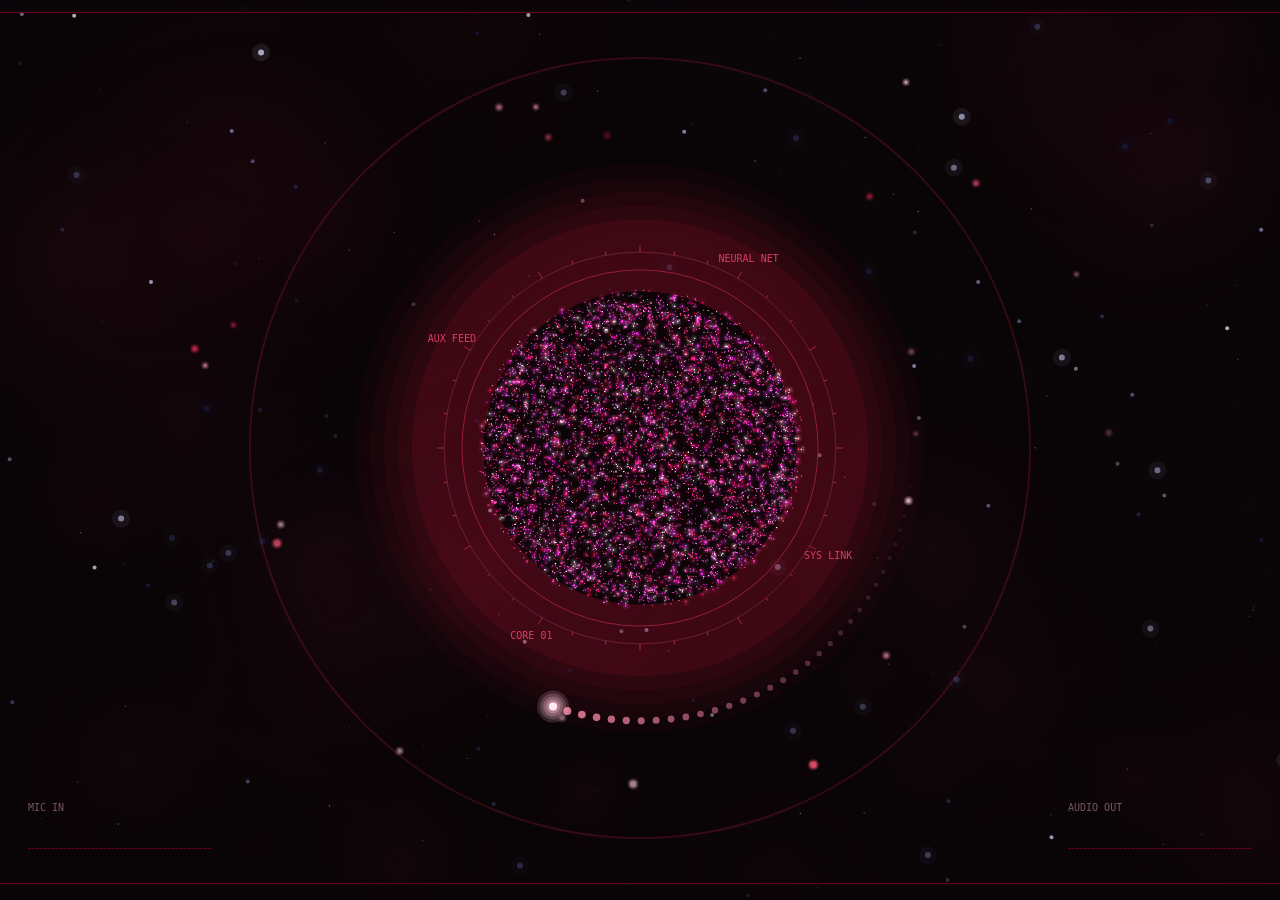
==== faces/radial/index.html @ a21ef505 "Show compaction on the face, stack plan usage above the context gauge A compaction pause looked iden" ====
<!DOCTYPE html>
<!--
ai-visualizer: give your AI agent a face.
Copyright (C) 2026 Jared Rhodenizer

This program is free software: you can redistribute it and/or modify
it under the terms of the GNU Affero General Public License as published
by the Free Software Foundation, either version 3 of the License, or
(at your option) any later version.

This program is distributed in the hope that it will be useful,
but WITHOUT ANY WARRANTY; without even the implied warranty of
MERCHANTABILITY or FITNESS FOR A PARTICULAR PURPOSE. See the
GNU Affero General Public License for more details.

You should have received a copy of the GNU Affero General Public License
along with this program. If not, see <https://www.gnu.org/licenses/>.

SPDX-License-Identifier: AGPL-3.0-or-later
-->
<html lang="en">
<head>
<meta charset="UTF-8">
<title>The Radial</title>
<style>
  *{margin:0;padding:0;box-sizing:border-box}
  html,body{width:100%;height:100%;background:#0a0507;overflow:hidden;cursor:none}
  canvas#stage{position:fixed;inset:0;width:100vw;height:100vh;display:block}
  .hud-panel{position:fixed;left:0;right:0;z-index:5;cursor:auto;
    font:12px/1.5 'SF Mono',Menlo,Consolas,monospace;
    color:rgb(255,190,205);background:rgba(10,5,7,.74);
    padding:8px 18px;overflow-y:auto}
  .hud-panel .line{white-space:pre-wrap;word-break:break-word;opacity:.92}
  #activity-panel{top:0;padding:6px 18px;font-size:11px;overflow:hidden;
    border-bottom:1px solid rgba(182,2,50,.5)}
  #activity-panel .line{color:rgb(255,150,90);white-space:nowrap;
    overflow:hidden;text-overflow:ellipsis}
  #activity-panel .t{color:rgb(255,205,150);opacity:.85}
  #transcript-panel{bottom:0;max-height:24vh;border-top:1px solid rgba(182,2,50,.5);
    display:flex;flex-direction:column}
  #transcript-panel .line{max-width:70%}
  #transcript-panel .you{color:rgb(255,215,222);text-align:left;margin-right:auto}
  #transcript-panel .janus{color:rgb(255,110,150);text-align:right;margin-left:auto}
  /* CONTEXT GAUGE -- sits on the right, just above the transcript.
     Its bottom is set from JS so it rides on top of the transcript
     panel however tall that grows. */
  #context-gauge{position:fixed;right:18px;z-index:6;cursor:auto;
    width:196px;padding:10px 12px 11px;border-radius:10px;
    font:11px/1.45 'SF Mono',Menlo,Consolas,monospace;
    color:rgb(255,190,205);
    background:linear-gradient(160deg,rgba(26,4,11,.96),rgba(9,4,6,.94));
    border:1px solid rgba(182,2,50,.55);
    box-shadow:0 0 22px rgba(182,2,50,.22),inset 0 0 18px rgba(182,2,50,.10);
    backdrop-filter:blur(3px);
    opacity:0;transform:translateY(6px);
    transition:opacity .5s ease,transform .5s ease}
  #context-gauge.on{opacity:1;transform:translateY(0)}
  #context-gauge .cg-head{display:flex;justify-content:space-between;
    align-items:baseline;letter-spacing:.14em;font-size:9px;
    color:rgba(255,150,175,.75);text-transform:uppercase}
  #context-gauge .cg-head b{font-weight:400;letter-spacing:.06em;
    color:rgba(255,120,155,.9)}
  #context-gauge .cg-arc{display:block;margin:2px auto 0}
  #context-gauge .cg-pct{font-size:21px;letter-spacing:.02em;
    fill:rgb(255,225,233)}
  #context-gauge .cg-pct-u{font-size:9px;fill:rgba(255,150,175,.8)}
  #context-gauge .cg-nums{display:flex;justify-content:space-between;
    font-size:10px;color:rgba(255,205,218,.85);margin-top:1px}
  #context-gauge .cg-nums .sep{color:rgba(182,2,50,.8)}
  #context-gauge .cg-bar{display:flex;height:4px;margin-top:7px;gap:1px;
    border-radius:3px;overflow:hidden;background:rgba(255,190,205,.10)}
  #context-gauge .cg-bar i{display:block;height:100%}
  #context-gauge .cg-legend{margin-top:6px;display:grid;gap:2px}
  #context-gauge .cg-legend div{display:flex;align-items:center;
    gap:5px;font-size:9px;color:rgba(255,200,214,.78)}
  #context-gauge .cg-legend s{width:6px;height:6px;border-radius:2px;
    flex:none;text-decoration:none}
  #context-gauge .cg-legend em{margin-left:auto;font-style:normal;
    color:rgba(255,225,233,.9)}
  /* PLAN USAGE -- the 5h and 7d windows. Lives directly ABOVE the context
     gauge in the same right-hand column (it used to be painted on the
     canvas bottom-left), so the three numbers that answer "how much room
     is left" read as one stack. Bottom is set from JS, same as the gauge. */
  #usage-gauge{position:fixed;right:18px;z-index:6;cursor:auto;
    width:196px;padding:8px 12px 9px;border-radius:10px;
    font:11px/1.45 'SF Mono',Menlo,Consolas,monospace;
    color:rgb(255,190,205);
    background:linear-gradient(160deg,rgba(26,4,11,.96),rgba(9,4,6,.94));
    border:1px solid rgba(182,2,50,.55);
    box-shadow:0 0 22px rgba(182,2,50,.22),inset 0 0 18px rgba(182,2,50,.10);
    backdrop-filter:blur(3px);
    opacity:0;transform:translateY(6px);
    transition:opacity .5s ease,transform .5s ease}
  #usage-gauge.on{opacity:1;transform:translateY(0)}
  #usage-gauge .ug-head{letter-spacing:.14em;font-size:9px;
    color:rgba(255,150,175,.75);text-transform:uppercase;margin-bottom:4px}
  #usage-gauge .ug-row{display:flex;align-items:center;gap:7px;
    font-size:10px;margin-top:3px}
  #usage-gauge .ug-row b{font-weight:400;color:rgba(255,150,175,.8);
    letter-spacing:.06em;width:18px;flex:none}
  #usage-gauge .ug-row .ug-track{flex:1;height:4px;border-radius:3px;
    background:rgba(255,190,205,.10);overflow:hidden}
  #usage-gauge .ug-row .ug-track i{display:block;height:100%;
    background:linear-gradient(90deg,#FF8AA6,#B60232)}
  #usage-gauge .ug-row.hot .ug-track i{background:rgb(255,110,90)}
  #usage-gauge .ug-row em{font-style:normal;color:rgba(255,225,233,.92);
    width:30px;text-align:right;flex:none}
  #usage-gauge .ug-row.hot em{color:rgb(255,130,110)}
  #usage-gauge .ug-reset{font-size:9px;color:rgba(255,200,214,.62);
    margin-left:25px}
  .hud-panel::-webkit-scrollbar{width:8px}
  .hud-panel::-webkit-scrollbar-thumb{background:rgba(182,2,50,.55);border-radius:4px}
</style>
</head>
<body>
<canvas id="stage"></canvas>
<div id="activity-panel" class="hud-panel"></div>
<div id="transcript-panel" class="hud-panel"></div>
<div id="usage-gauge"></div>
<div id="context-gauge"></div>
<script src="../../core.js"></script>
<script>
"use strict";
/* ============================================================
   THE RADIAL  ·  the starburst
   A full radial starburst of 80 spectrum bars around a living
   particle orb: thousands of green grains forming a ball that
   rotates, churns, and DETONATES from the core with every
   syllable. Around it: particles bursting off rising peaks, a
   connecting polygon web, concentric frequency rings, a pulse
   ring, a drifting star-and-nebula galaxy behind everything.

   idle       sonar ripples, a radar scanner arc, twinkling
              constellation stars — alive, never frozen
   listening / thinking
              an amber data-tick wheel + rotating HUD arcs
   speaking   the starburst erupts on the live waveform and the
              orb explodes from the inside, per syllable
   alert      red pulsing rings + vignette
   Keys: F = fullscreen.
   ============================================================ */

const Q=new URLSearchParams(location.search);
const SHOT=Q.get("shot");
AV.init({mic:true});
AV.ready(a=>{document.title=a.name+" Radial";});

const NUM_BARS=80;
const BG="#0a0507";
const BAR_COLORS=[[74,8,24],[120,10,36],[182,2,50],[224,40,80],[255,90,120],[255,170,180]];
const SMOOTHING=.3, GRAVITY=.92;
const SENSITIVITY=.55;
const MAX_PARTICLES=300, SPAWN_THRESHOLD=.6;
const ALERT_INNER=[255,30,20], ALERT_OUTER=[200,10,10];

const cv=document.getElementById("stage"), ctx=cv.getContext("2d");
let W=0,H=0;

/* ---------------- spectrum from the bus waveform ----------------
   The bus carries a 64-sample waveform snapshot. A tiny DFT turns it
   into 32 magnitude bins; the bars log-map across them so lows and
   highs land on different spokes, the way a real spectrum does. */
const mags=new Float32Array(32);
const barMax=new Float32Array(NUM_BARS).fill(1);
const bandMax=[1,1,1];
let bassE=0,midE=0,highE=0;
function spectrum(){
  const s=AV.rawSamples;
  if(!s){mags.fill(0);return}
  for(let k=1;k<=32;k++){
    let re=0,im=0;
    for(let n=0;n<64;n++){
      const a=6.2831853*k*n/64;
      const v=s[n]||0;
      re+=v*Math.cos(a);im-=v*Math.sin(a);
    }
    mags[k-1]=Math.hypot(re,im)/64;
  }
  const band=(a,b)=>{let m=0;for(let k=a;k<b;k++)m+=mags[k];return m/(b-a)};
  const vals=[band(0,5),band(5,15),band(15,32)];
  for(let i=0;i<3;i++){
    if(vals[i]>bandMax[i])bandMax[i]=vals[i];else bandMax[i]*=.999;
    const n=bandMax[i]>0?vals[i]/bandMax[i]:0;
    if(i===0)bassE=bassE*.7+n*.3;
    else if(i===1)midE=midE*.7+n*.3;
    else highE=highE*.7+n*.3;
  }
}
function barTargets(out){
  const logMax=Math.log(32);
  for(let i=0;i<NUM_BARS;i++){
    const k=Math.exp(i/(NUM_BARS-1)*logMax)-1;      // 0..31, log spaced
    const k0=Math.min(31,k|0), f=k-k0;
    let v=mags[k0]*(1-f)+mags[Math.min(31,k0+1)]*f;
    v*=1+(i/NUM_BARS)*4;                             // treble lift
    if(v>barMax[i])barMax[i]=v;else barMax[i]*=.999;
    out[i]=Math.min(1,(barMax[i]>0?v/barMax[i]:0)/SENSITIVITY);
  }
}

/* ---------------- the particle orb (the center piece) ----------------
   Thousands of grains forming a ball. Energy is internal pressure — it
   pushes grains outward FROM THE CENTER, hardest at the core, barely at
   the crust. Rising energy fires a blast transient that rebounds fast,
   so every syllable detonates. */
const ORB_N=6200;
const orb={};
function orbBuild(){
  const r32=(s=>{let a=s;return()=>{a|=0;a=a+0x6D2B79F5|0;
    let t=Math.imul(a^a>>>15,1|a);t=t+Math.imul(t^t>>>7,61|t)^t;
    return((t^t>>>14)>>>0)/4294967296}})(11);
  const gauss=()=>{let u=0,v=0;while(!u)u=r32();while(!v)v=r32();
    return Math.sqrt(-2*Math.log(u))*Math.cos(6.2831853*v)};
  orb.dirs=new Float32Array(ORB_N*3);
  orb.r0=new Float32Array(ORB_N);
  orb.cols=new Uint8Array(ORB_N*3);
  orb.twP=new Float32Array(ORB_N);
  orb.twS=new Float32Array(ORB_N);
  const nShell=ORB_N*.65|0;
  for(let i=0;i<ORB_N;i++){
    let dx=gauss(),dy=gauss(),dz=gauss();
    const l=Math.hypot(dx,dy,dz)||1;
    orb.dirs[i*3]=dx/l;orb.dirs[i*3+1]=dy/l;orb.dirs[i*3+2]=dz/l;
    orb.r0[i]=i<nShell?Math.pow(.82+r32()*.18,.7)
                      :Math.pow(r32(),1/3)*.85;
    orb.twP[i]=r32()*6.2832;
    orb.twS[i]=.12+r32()*.33;         // slow organic shimmer
    // randomized vivid crimsons: every grain its own hue
    if(r32()<.10){orb.cols[i*3]=255;orb.cols[i*3+1]=225;orb.cols[i*3+2]=235}
    else{
      const h=.93+r32()*.06, s2=.82+r32()*.18, v2=.92+r32()*.08;
      const f=(n)=>{const k=(n+h*6)%6;
        return v2-v2*s2*Math.max(0,Math.min(k,4-k,1))};
      orb.cols[i*3]=f(5)*255;orb.cols[i*3+1]=f(3)*255;orb.cols[i*3+2]=f(1)*255;
    }
  }
  orb.rot=0;orb.blast=0;orb.envPrev=0;orb.push=0;orb.t=0;
  orb.S=0;
}
function orbRender(size,energy,breath,dt){
  const want=Math.max(64,size|0);
  if(orb.S<want){
    orb.S=(want*1.55|0)>>1<<1;
    orb.canvas=document.createElement("canvas");
    orb.canvas.width=orb.canvas.height=orb.S;
    orb.g=orb.canvas.getContext("2d");
    orb.img=orb.g.createImageData(orb.S,orb.S);
    orb.touched=new Int32Array(orb.S*orb.S);
    orb.touchedN=0;
    orb.b4=document.createElement("canvas");
    orb.b4.width=orb.b4.height=orb.S>>2;
  }
  const t=orb.t+=dt/1000;
  orb.rot+=(0.24+1.2*energy)*dt/1000;
  const rising=energy-orb.envPrev;
  orb.envPrev=energy;
  if(rising>.03&&energy>.20)orb.blast=Math.min(1.25,orb.blast+rising*5);
  orb.blast=Math.max(0,orb.blast-dt/1000*3.2);
  const pushTarget=.5*energy+1.15*orb.blast;
  orb.push+=(pushTarget-orb.push)*Math.min(1,dt/45);
  const push=orb.push;
  const S=orb.S,c=S/2,R=(want/2)*.92;
  const cy_=Math.cos(orb.rot),sy=Math.sin(orb.rot);
  const wob=.18*Math.sin(t*.23);
  const cx_=Math.cos(wob),sx=Math.sin(wob);
  const d=orb.img.data;
  for(let k2=0;k2<orb.touchedN;k2++){
    const i=orb.touched[k2];
    d[i]=0;d[i+1]=0;d[i+2]=0;d[i+3]=0;
  }
  orb.touchedN=0;
  for(let i=0;i<ORB_N;i++){
    const r0=orb.r0[i];
    // radial displacement: core grains fly, crust holds (clamped bulge)
    const rd=Math.min(r0+push*Math.pow(1-r0,1.2)+.18*push,1.48);
    const x=orb.dirs[i*3]*rd,y=orb.dirs[i*3+1]*rd,z=orb.dirs[i*3+2]*rd;
    const x2=x*cy_+z*sy, z2=-x*sy+z*cy_;
    const y2=y*cx_-z2*sx, z3=y*sx+z2*cx_;
    const xf=c+x2*R, yf=c+y2*R*.97;
    const depth=.38+.62*(z3+1)/2;
    const tw=.80+.20*Math.sin(t*orb.twS[i]+orb.twP[i]);
    const coreFlash=1+orb.blast*2.2*(1-r0);       // the core flashes white-hot
    const bright=Math.min(depth*tw*coreFlash*(1.18+.85*energy+.20*breath),2.1)*3.5;
    const r=Math.min(255,orb.cols[i*3]*bright);
    const g=Math.min(255,orb.cols[i*3+1]*bright);
    const b=Math.min(255,orb.cols[i*3+2]*bright);
    // bilinear splat: each grain spreads over its 4 neighbor pixels by
    // its true sub-pixel position — motion is continuous, zero snapping
    const x0=xf|0,y0=yf|0;
    if(x0<0||x0>=S-1||y0<0||y0>=S-1)continue;
    const fx=xf-x0,fy=yf-y0;
    const w00=(1-fx)*(1-fy),w10=fx*(1-fy),w01=(1-fx)*fy,w11=fx*fy;
    for(const[xo,yo,wgt]of[[0,0,w00],[1,0,w10],[0,1,w01],[1,1,w11]]){
      const idx=((y0+yo)*S+(x0+xo))*4;
      if(d[idx+3]===0){orb.touched[orb.touchedN++]=idx;d[idx+3]=255}
      d[idx]=Math.min(255,d[idx]+r*wgt);
      d[idx+1]=Math.min(255,d[idx+1]+g*wgt);
      d[idx+2]=Math.min(255,d[idx+2]+b*wgt);
    }
  }
  orb.g.putImageData(orb.img,0,0);
  // bloom: one downscale tap added twice (the second dimmed)
  const g4=orb.b4.getContext("2d");
  g4.clearRect(0,0,orb.b4.width,orb.b4.height);
  g4.drawImage(orb.canvas,0,0,orb.b4.width,orb.b4.height);
  orb.g.globalCompositeOperation="lighter";
  orb.g.drawImage(orb.b4,0,0,S,S);
  orb.g.globalAlpha=.43;
  orb.g.drawImage(orb.b4,0,0,S,S);
  orb.g.globalAlpha=1;
  orb.g.globalCompositeOperation="source-over";
  return orb.canvas;
}

/* ---------------- particles ---------------- */
const particles=[];
function spawnParticles(x,y,angle,color,count){
  for(let i=0;i<count;i++){
    if(particles.length>=MAX_PARTICLES)return;
    const a=angle+(Math.random()-.5)*.6;
    const spd=(1.5+Math.random()*2.5)*(0.5+Math.random());
    particles.push({x,y,vx:Math.cos(a)*spd,vy:Math.sin(a)*spd,
      life:30+Math.random()*40|0,maxLife:0,color,
      size:1.5+Math.random()*2});
  }
}
function drawParticles(dt60){
  for(const p of particles){
    if(!p.maxLife)p.maxLife=p.life;
    p.x+=p.vx*dt60;p.y+=p.vy*dt60;
    p.vx*=Math.pow(.97,dt60);p.vy*=Math.pow(.97,dt60);
    p.life-=dt60;
    const k=Math.max(0,p.life/p.maxLife);
    const size=Math.max(1,p.size*k);
    ctx.globalAlpha=k;
    ctx.fillStyle=`rgb(${p.color[0]},${p.color[1]},${p.color[2]})`;
    ctx.beginPath();ctx.arc(p.x,p.y,size,0,6.29);ctx.fill();
    ctx.globalAlpha=k*.25;
    ctx.beginPath();ctx.arc(p.x,p.y,size*2,0,6.29);ctx.fill();
  }
  ctx.globalAlpha=1;
  for(let i=particles.length-1;i>=0;i--)
    if(particles[i].life<=0)particles.splice(i,1);
}

/* ---------------- galaxy backdrop ---------------- */
let nebula=null;
const stars=[];
function buildGalaxy(){
  nebula=document.createElement("canvas");
  nebula.width=W;nebula.height=H;
  const g=nebula.getContext("2d");
  const colors=[[62,10,24],[50,8,22],[34,10,20],[74,16,30],[30,6,14],[56,12,26]];
  for(let i=0;i<35;i++){
    const bx=Math.random()*W,by=Math.random()*H;
    const col=colors[Math.random()*colors.length|0];
    const maxR=80+Math.random()*200;
    const grd=g.createRadialGradient(bx,by,0,bx,by,maxR);
    grd.addColorStop(0,`rgba(${col[0]},${col[1]},${col[2]},.16)`);
    grd.addColorStop(1,"rgba(0,0,0,0)");
    g.fillStyle=grd;
    g.beginPath();g.arc(bx,by,maxR,0,6.29);g.fill();
  }
  stars.length=0;
  for(let i=0;i<300;i++){
    stars.push({x:Math.random()*(W+200),y:Math.random()*(H+200),
      b:40+Math.random()*160,
      size:[1,1,1,2,2,3][Math.random()*6|0],
      ts:.02+Math.random()*.06,tp:Math.random()*6.2832});
  }
}
let galX=0,galY=0;
function drawGalaxy(dt60){
  galX+=.15*dt60;galY+=.08*dt60;
  ctx.drawImage(nebula,0,0);
  for(const s of stars){
    s.tp+=s.ts*dt60;
    const tw=.6+.4*Math.sin(s.tp);
    const par=.5+s.size*.3;
    const x=((s.x-galX*par)%(W+200)+(W+200))%(W+200)-100;
    const y=((s.y-galY*par)%(H+200)+(H+200))%(H+200)-100;
    if(x<-10||x>W+10||y<-10||y>H+10)continue;
    const b=Math.max(20,Math.min(255,s.b*tw))|0;
    ctx.fillStyle=`rgb(${b},${b},${Math.min(255,b+25)})`;
    if(s.size<=1)ctx.fillRect(x,y,1,1);
    else{
      ctx.beginPath();ctx.arc(x,y,s.size,0,6.29);ctx.fill();
      if(s.size>=3){
        ctx.globalAlpha=.12;
        ctx.beginPath();ctx.arc(x,y,s.size*3,0,6.29);ctx.fill();
        ctx.globalAlpha=1;
      }
    }
  }
}

/* ---------------- idle + working ornaments ---------------- */
const ripples=[];let rippleCool=0;
function drawSonar(cxp,cyp,innerR,maxLen,dt60){
  if(--rippleCool<=0){
    ripples.push([innerR*1.15,110]);
    rippleCool=150+Math.random()*90|0;
  }
  const maxR=innerR+maxLen;
  for(const rp of ripples){
    rp[0]+=1.6*dt60;rp[1]-=.55*dt60;
    if(rp[1]>0&&rp[0]<maxR*1.1){
      ctx.strokeStyle=`rgba(224,40,80,${rp[1]/255})`;
      ctx.lineWidth=2;
      ctx.beginPath();ctx.arc(cxp,cyp,rp[0],0,6.29);ctx.stroke();
    }
  }
  for(let i=ripples.length-1;i>=0;i--)
    if(ripples[i][1]<=0||ripples[i][0]>=maxR*1.1)ripples.splice(i,1);
}

let scanA=0;
function drawScanner(cxp,cyp,innerR,fade,dt60){
  scanA+=(2*Math.PI/(60*6))*dt60;
  if(fade<.01)return;
  const radius=innerR*1.45;
  const span=Math.PI*.75, segs=44;
  for(let i=0;i<segs;i++){
    const t=i/(segs-1);
    const a=scanA-span*(1-t);
    const alpha=t*t*fade*.86;
    if(alpha<=0)continue;
    ctx.fillStyle=`rgba(255,140,170,${alpha})`;
    ctx.beginPath();
    ctx.arc(cxp+Math.cos(a)*radius,cyp+Math.sin(a)*radius,
            Math.max(1,1+t*3),0,6.29);
    ctx.fill();
  }
  const hx=cxp+Math.cos(scanA)*radius, hy=cyp+Math.sin(scanA)*radius;
  for(let i=4;i>0;i--){
    ctx.fillStyle=`rgba(255,190,210,${fade/(i+2)})`;
    ctx.beginPath();ctx.arc(hx,hy,4+i*3,0,6.29);ctx.fill();
  }
  ctx.fillStyle=`rgba(255,235,240,${fade})`;
  ctx.beginPath();ctx.arc(hx,hy,4,0,6.29);ctx.fill();
}

const constel=[];
function buildConstellation(){
  constel.length=0;
  const cols=[[255,150,180],[255,205,220],[224,40,80],[255,90,120]];
  for(let i=0;i<22;i++){
    constel.push({angle:Math.random()*6.2832,rf:1.45+Math.random()*1.1,
      drift:(Math.random()-.5)*.0024,
      size:[1,1,2,2,2,3][Math.random()*6|0],
      ba:90+Math.random()*110|0,
      ts:.015+Math.random()*.03,tp:Math.random()*6.2832,
      color:cols[Math.random()*cols.length|0]});
  }
}
function drawConstellation(cxp,cyp,innerR,fade,dt60){
  for(const s of constel){s.angle+=s.drift*dt60;s.tp+=s.ts*dt60}
  if(fade<.01)return;
  for(const s of constel){
    const r=innerR*s.rf;
    const x=cxp+Math.cos(s.angle)*r, y=cyp+Math.sin(s.angle)*r;
    const pulse=.35+.65*(.5+.5*Math.sin(s.tp));
    const a=s.ba*pulse*fade/255;
    if(a<=0)continue;
    const[cr,cg,cb]=s.color;
    for(let i=3;i>0;i--){
      ctx.fillStyle=`rgba(${cr},${cg},${cb},${a/(i+1)})`;
      ctx.beginPath();ctx.arc(x,y,s.size+i,0,6.29);ctx.fill();
    }
    ctx.fillStyle=`rgba(${cr},${cg},${cb},${a})`;
    ctx.beginPath();ctx.arc(x,y,s.size,0,6.29);ctx.fill();
  }
}

let hudPhase=0;
function drawTicks(cxp,cyp,innerR,fade,dt60){
  hudPhase+=.08*dt60;
  if(fade<.01)return;
  const ringR=innerR*1.25, num=48, rotation=hudPhase*.35;
  const baseLen=innerR*.10;
  ctx.strokeStyle=`rgba(255,180,60,${.86*fade})`;
  ctx.lineWidth=2;
  for(let i=0;i<num;i++){
    const a=(i/num)*6.2832+rotation;
    const wob=Math.sin(hudPhase*1.4+i*.7);
    const len=baseLen*(.55+.45*(wob*.5+.5));
    const r1=ringR-len*.5,r2=ringR+len*.5;
    ctx.beginPath();
    ctx.moveTo(cxp+Math.cos(a)*r1,cyp+Math.sin(a)*r1);
    ctx.lineTo(cxp+Math.cos(a)*r2,cyp+Math.sin(a)*r2);
    ctx.stroke();
  }
}
function drawHudArcs(cxp,cyp,innerR,fade){
  if(fade<.01)return;
  const specs=[[1.18,1,Math.PI*1.1,[255,200,90]],
               [1.32,-.7,Math.PI*.9,[255,140,30]],
               [1.46,.5,Math.PI*1.25,[255,170,60]]];
  specs.forEach(([rf,spin,span,color],i)=>{
    const start=hudPhase*spin+i*1.1;
    const radius=innerR*rf, segs=32;
    for(let j=0;j<segs;j++){
      const t=j/(segs-1);
      const a=start+span*t;
      const alpha=.86*Math.sin(Math.PI*t)*fade;
      if(alpha<=0)continue;
      ctx.fillStyle=`rgba(${color[0]},${color[1]},${color[2]},${alpha})`;
      ctx.beginPath();
      ctx.arc(cxp+Math.cos(a)*radius,cyp+Math.sin(a)*radius,2,0,6.29);
      ctx.fill();
    }
  });
}

/* ---------------- bars + rings ---------------- */
const barH=new Float32Array(NUM_BARS);
const peakH=new Float32Array(NUM_BARS);
const prevH=new Float32Array(NUM_BARS);
const targets=new Float32Array(NUM_BARS);
let pulseR=0;
function colorFor(h){
  const idx=h*(BAR_COLORS.length-1);
  const lo=idx|0, hi=Math.min(lo+1,BAR_COLORS.length-1), f=idx-lo;
  return[BAR_COLORS[lo][0]+(BAR_COLORS[hi][0]-BAR_COLORS[lo][0])*f|0,
         BAR_COLORS[lo][1]+(BAR_COLORS[hi][1]-BAR_COLORS[lo][1])*f|0,
         BAR_COLORS[lo][2]+(BAR_COLORS[hi][2]-BAR_COLORS[lo][2])*f|0];
}
function drawRings(cxp,cyp,innerR,maxLen){
  const rings=[[bassE,innerR+maxLen*.25,[120,10,36]],
               [midE,innerR+maxLen*.50,[182,2,50]],
               [highE,innerR+maxLen*.75,[255,90,120]]];
  for(const[e,baseR,col]of rings){
    if(e<.05)continue;
    ctx.strokeStyle=`rgba(${col[0]},${col[1]},${col[2]},${Math.min(1,e*.7)})`;
    ctx.lineWidth=Math.max(1,e*4);
    ctx.beginPath();ctx.arc(cxp,cyp,baseR+e*15,0,6.29);ctx.stroke();
  }
}
function drawPulse(cxp,cyp,innerR){
  const overall=(bassE+midE+highE)/3;
  const target=innerR+overall*40;
  pulseR+=(target-pulseR)*.15;
  if(overall>.05){
    const alpha=Math.min(.78,overall*1.18);
    ctx.strokeStyle=`rgba(224,40,80,${alpha/3})`;
    ctx.lineWidth=6;
    ctx.beginPath();ctx.arc(cxp,cyp,pulseR+8,0,6.29);ctx.stroke();
    ctx.strokeStyle=`rgba(255,170,180,${alpha})`;
    ctx.lineWidth=2;
    ctx.beginPath();ctx.arc(cxp,cyp,pulseR,0,6.29);ctx.stroke();
  }
}

/* ---------------- alert ---------------- */
let alertPhase=0;
function drawAlert(cxp,cyp,innerR,dt60){
  alertPhase+=.08*dt60;
  const pulse=.65+.35*Math.sin(alertPhase);
  const[r1,g1,b1]=ALERT_INNER;
  ctx.strokeStyle=`rgba(${r1},${g1},${b1},${.78*pulse})`;
  ctx.lineWidth=4;
  ctx.beginPath();ctx.arc(cxp,cyp,innerR+12,0,6.29);ctx.stroke();
  ctx.strokeStyle=`rgba(${r1},${g1},${b1},${.39*pulse})`;
  ctx.lineWidth=3;
  ctx.beginPath();ctx.arc(cxp,cyp,innerR+20,0,6.29);ctx.stroke();
  const[r2,g2,b2]=ALERT_OUTER;
  ctx.strokeStyle=`rgba(${r2},${g2},${b2},${.47*pulse})`;
  ctx.lineWidth=2;
  ctx.beginPath();
  ctx.arc(cxp,cyp,innerR+50+20*Math.sin(alertPhase*.7),0,6.29);ctx.stroke();
  ctx.fillStyle=`rgba(${r1},${g1},${b1},${.1*pulse})`;
  ctx.fillRect(0,0,W,H);
}

/* ---------------- state fades + orb gate ---------------- */
let rotation=0, idleFade=0, workingFade=0, breathPhase=0;
let imgEnergy=0, orbEnergy=0, noiseFloor=.05, gateOpen=false, gateT0=null;
let orbFont=null;

function frame(dt){
  AV.tick(dt);
  const dt60=Math.min(3,dt/16.667);
  spectrum();
  barTargets(targets);

  ctx.fillStyle=BG;ctx.fillRect(0,0,W,H);
  drawGalaxy(dt60);

  for(let i=0;i<NUM_BARS;i++){
    if(targets[i]>barH[i])barH[i]=barH[i]*SMOOTHING+targets[i]*(1-SMOOTHING);
    else barH[i]*=Math.pow(GRAVITY,dt60);
    if(barH[i]>peakH[i])peakH[i]=barH[i];
    else peakH[i]*=Math.pow(.98,dt60);
  }

  const cxp=W>>1;
  const cyp=(activityPanel.offsetHeight+(H-transcriptPanel.offsetHeight))/2;
  const innerR=Math.min(cxp,cyp)*.42;
  const maxLen=Math.min(cxp,cyp)*.65;
  rotation+=.002*dt60;

  /* state-driven fades: speaking = both off (bars + halo own the motion),
     listening/thinking = working ornaments, idle = idle ornaments */
  const st=AV.state;
  let idleT=0,workT=0;
  if(st==="speaking"){idleT=0;workT=0}
  else if(st==="listening"||st==="thinking"){idleT=0;workT=1}
  else{idleT=1;workT=0}
  const ease=(cur,tg,up)=>cur+(tg-cur)*(tg>cur?up:.30)*dt60;
  idleFade=ease(idleFade,idleT,.08);
  workingFade=ease(workingFade,workT,.12);
  if(idleT>.5)drawSonar(cxp,cyp,innerR,maxLen,dt60);

  drawRings(cxp,cyp,innerR,maxLen);

  /* orb energy: smart gate learns the ambient floor so quiet hum can
     never vibrate the orb; speech opens it with hysteresis */
  let overall=(bassE+midE+highE)/3;
  overall=Math.sqrt(Math.max(0,overall));
  imgEnergy=imgEnergy*.55+overall*.45;
  if(gateT0===null)gateT0=performance.now();
  if(performance.now()-gateT0<3000)
    noiseFloor=Math.max(noiseFloor,Math.min(overall*.95,.20));
  else if(overall<noiseFloor)noiseFloor=overall;
  else noiseFloor=Math.min(noiseFloor*1.004+.0002,.35);
  const thOpen=noiseFloor*2.2+.05, thClose=noiseFloor*1.5+.03;
  gateOpen=gateOpen?overall>thClose:overall>thOpen;
  const boost=gateOpen?Math.min(1,(overall-thClose)*2.2):0;
  if(boost>orbEnergy)orbEnergy=boost;
  else orbEnergy=Math.max(0,orbEnergy-.045*dt60);

  breathPhase+=(2*Math.PI/(60*8))*dt60;
  const breath=.5+.5*Math.sin(breathPhase);

  const baseSize=innerR*1.9|0;
  const orbSurf=orbRender(baseSize,orbEnergy,breath,dt);

  // always-on breathing halo — faint, never off
  {
    const a=(20+40*breath)/255;
    const r=baseSize*.55+breath*18;
    for(let i=5;i>0;i--){
      ctx.fillStyle=`rgba(182,20,55,${a/(i+1)})`;
      ctx.beginPath();ctx.arc(cxp,cyp,r+i*14,0,6.29);ctx.fill();
    }
  }
  // audio halo — intensifies with the voice
  if(imgEnergy>.02){
    const a=Math.min(.78,imgEnergy*1.57);
    const r=baseSize*.6+imgEnergy*60;
    for(let i=6;i>0;i--){
      ctx.fillStyle=`rgba(182,20,55,${a/(i+1)})`;
      ctx.beginPath();ctx.arc(cxp,cyp,r+i*16,0,6.29);ctx.fill();
    }
  }

  // idle-only movement: radar scanner + twinkling constellation
  drawScanner(cxp,cyp,innerR,idleFade,dt60);
  drawConstellation(cxp,cyp,innerR,idleFade,dt60);
  // working-state movement: data-tick wheel + HUD arcs
  drawTicks(cxp,cyp,innerR,workingFade,dt60);
  drawHudArcs(cxp,cyp,innerR,workingFade);

  /* ---- the starburst ---- */
  const thickness=Math.max(3,5*Math.min(W,H)/1200|0);
  const tips=[];
  for(let i=0;i<NUM_BARS;i++){
    const angle=(i/NUM_BARS)*6.2832-Math.PI/2+rotation;
    const barLen=barH[i]*maxLen, peakLen=peakH[i]*maxLen;
    const ca=Math.cos(angle),sa=Math.sin(angle);
    const x1=cxp+ca*innerR, y1=cyp+sa*innerR;
    const x2=cxp+ca*(innerR+barLen), y2=cyp+sa*(innerR+barLen);
    tips.push([x2,y2]);
    if(barH[i]<.02)continue;
    const col=colorFor(barH[i]);
    ctx.strokeStyle=`rgb(${col[0]},${col[1]},${col[2]})`;
    ctx.lineWidth=thickness;
    ctx.beginPath();ctx.moveTo(x1,y1);ctx.lineTo(x2,y2);ctx.stroke();
    // glow pass
    ctx.strokeStyle=`rgba(${col[0]},${col[1]},${col[2]},.14)`;
    ctx.lineWidth=thickness*5;
    ctx.beginPath();ctx.moveTo(x1,y1);ctx.lineTo(x2,y2);ctx.stroke();
    // peak dot
    if(peakLen>barLen+4){
      ctx.fillStyle="rgb(255,170,180)";
      ctx.beginPath();
      ctx.arc(cxp+ca*(innerR+peakLen),cyp+sa*(innerR+peakLen),
              Math.max(2,thickness>>1),0,6.29);
      ctx.fill();
    }
    if(barH[i]>SPAWN_THRESHOLD&&barH[i]>prevH[i]+.05)
      spawnParticles(x2,y2,angle,col,1+(Math.random()*3|0));
  }
  prevH.set(barH);

  /* connecting polygon web */
  for(let i=0;i<tips.length;i++){
    const j=(i+1)%tips.length;
    const dx=(tips[i][0]+tips[j][0])/2-cxp, dy=(tips[i][1]+tips[j][1])/2-cyp;
    const nd=Math.min(1,(Math.hypot(dx,dy)-innerR)/maxLen);
    const col=colorFor(Math.max(0,nd));
    ctx.strokeStyle=`rgba(${col[0]},${col[1]},${col[2]},${(30+Math.max(0,nd)*80)/255})`;
    ctx.lineWidth=1;
    ctx.beginPath();ctx.moveTo(tips[i][0],tips[i][1]);
    ctx.lineTo(tips[j][0],tips[j][1]);ctx.stroke();
  }

  drawParticles(dt60);
  drawPulse(cxp,cyp,innerR);

  /* the orb in FRONT of everything starburst-related */
  {
    const S=orb.S;
    const half=S/2;
    ctx.fillStyle="rgb(12,4,6)";
    ctx.beginPath();ctx.arc(cxp,cyp,S*.44/1.55,0,6.29);ctx.fill();
    ctx.globalCompositeOperation="lighter";
    ctx.drawImage(orbSurf,cxp-half,cyp-half);
    ctx.globalCompositeOperation="source-over";
    const rRing=S*.50/1.55;                       // canvas is 1.55x the orb
    ctx.strokeStyle="rgb(150,30,60)";ctx.lineWidth=1;
    ctx.beginPath();ctx.arc(cxp,cyp,rRing,0,6.29);ctx.stroke();
    ctx.strokeStyle="rgb(107,30,55)";
    ctx.beginPath();ctx.arc(cxp,cyp,rRing*1.10,0,6.29);ctx.stroke();
    ctx.strokeStyle="rgb(165,40,70)";
    for(let i=0;i<36;i++){
      const a=i*10*Math.PI/180;
      const r1=rRing*1.10, r2=rRing*(i%3===0?1.14:1.12);
      ctx.beginPath();
      ctx.moveTo(cxp+Math.cos(a)*r1,cyp+Math.sin(a)*r1);
      ctx.lineTo(cxp+Math.cos(a)*r2,cyp+Math.sin(a)*r2);
      ctx.stroke();
    }
    if(!orbFont)orbFont="10px 'SF Mono',Menlo,Consolas,monospace";
    ctx.font=orbFont;ctx.fillStyle="rgb(220,60,100)";
    ctx.textAlign="center";ctx.textBaseline="middle";
    for(const[txt,ang]of[["NEURAL NET",-60],["SYS LINK",30],["CORE 01",120],["AUX FEED",210]]){
      const a=ang*Math.PI/180;
      ctx.fillText(txt,cxp+Math.cos(a)*rRing*1.22,cyp+Math.sin(a)*rRing*1.22);
    }
    ctx.textAlign="left";ctx.textBaseline="alphabetic";
  }

  drawMeters(AV.state,AV.env);

  if(AV.alert)drawAlert(cxp,cyp,innerR,dt60);
  if(AV.compacting)drawCompacting(cxp,cyp,innerR);
}

/* How much of the bottom edge the transcript panel is covering. Canvas
   chrome (the usage rows, the meters) is painted UNDER that panel's
   z-index, so anything drawn at H-16 is simply invisible behind it --
   the bug this measurement exists to fix. Mirrors cgPlace(), which
   solves the same problem for the context gauge. */
function chromeInset(){
  const p=document.getElementById("transcript-panel");
  return p?p.offsetHeight+10:0;
}

/* The mirror of chromeInset() for the top edge: how much of it the
   activity panel is covering, so canvas chrome can clear it. */
function topInset(){
  const p=document.getElementById("activity-panel");
  return p?p.offsetHeight:0;
}

/* MIC IN / AUDIO OUT bar meters, ported from the Neural face so the
   radial face also shows Mind's own voice while he talks -- AV.micLevel
   is live browser mic capture (AV.init mic:true), AV.env is Janus's
   output envelope. Re-themed crimson; Neural's amber/cyan would fight
   the palette. */
let micHist=[],outHist=[];
function drawMeters(state,env){
  const inset=chromeInset();
  const by=H-46-inset, n=46, bw=3, gap=4, h=22;
  micHist.push(state==="listening"?AV.micLevel:AV.micLevel*.25);
  micHist=micHist.slice(-n);
  outHist.push(env);outHist=outHist.slice(-n);
  ctx.save();
  ctx.font="10px 'SF Mono',Menlo,Consolas,monospace";
  ctx.textAlign="left";ctx.textBaseline="alphabetic";
  const live=state==="listening", out=state==="speaking";
  ctx.fillStyle=live?"rgb(255,150,175)":"rgba(255,190,205,.45)";
  ctx.fillText("MIC IN",28,by-16);
  for(let i=0;i<micHist.length;i++){
    const bh=Math.max(1,micHist[i]*h|0);
    ctx.fillStyle=live?"rgb(224,20,76)":"rgba(182,2,50,.5)";
    ctx.fillRect(28+i*gap,by+h-bh,bw,bh);
  }
  const ox=W-28-n*gap;
  ctx.fillStyle=out?"rgb(255,150,175)":"rgba(255,190,205,.45)";
  ctx.fillText("AUDIO OUT",ox,by-16);
  for(let i=0;i<outHist.length;i++){
    const bh=Math.max(1,outHist[i]*h|0);
    ctx.fillStyle=out?"rgb(255,90,120)":"rgba(182,2,50,.5)";
    ctx.fillRect(ox+i*gap,by+h-bh,bw,bh);
  }
  ctx.restore();
}

/* ---------------- compaction ----------------
   Runs while Claude Code folds the context window down (PreCompact hook
   -> .voice_compacting -> AV.compacting). Three rings collapse inward to
   the orb and a label pulses underneath: the whole point is that Mind can
   tell at a glance that the pause is compaction and not a hang. Purely
   time-driven, so it never needs state of its own. */
function drawCompacting(cx,cy,innerR){
  const t=performance.now()/1000;
  const outer=innerR*2.7, inner=innerR*0.55;
  ctx.save();
  for(let i=0;i<3;i++){
    const k=(t*0.55+i/3)%1;                 /* 0 outside -> 1 collapsed */
    const r=outer-(outer-inner)*k;
    const a=Math.sin(k*Math.PI)*0.7;         /* fade in and back out */
    ctx.beginPath();
    ctx.arc(cx,cy,r,0,Math.PI*2);
    ctx.strokeStyle=`rgba(255,120,155,${a.toFixed(3)})`;
    ctx.lineWidth=2;
    ctx.setLineDash([14,10]);
    ctx.lineDashOffset=-t*40;
    ctx.stroke();
  }
  ctx.setLineDash([]);
  /* a sweeping arc, so the collapse reads as work in progress */
  ctx.beginPath();
  ctx.arc(cx,cy,outer*0.92,t*2.2,t*2.2+0.9);
  ctx.strokeStyle="rgba(224,20,76,.85)";ctx.lineWidth=3;ctx.stroke();
  const pulse=0.55+0.45*Math.sin(t*3.4);
  ctx.font="12px 'SF Mono',Menlo,Consolas,monospace";
  ctx.textAlign="center";ctx.textBaseline="middle";
  ctx.fillStyle=`rgba(255,190,205,${pulse.toFixed(3)})`;
  /* ABOVE the orb, not below: the transcript panel owns the bottom edge
     and swallowed this label whole. Clamped under the activity panel so
     it can't hide behind the top edge's chrome either. */
  ctx.fillText("COMPACTING CONTEXT",cx,
    Math.max(topInset()+14,cy-outer*0.92-22));
  ctx.textAlign="left";ctx.textBaseline="alphabetic";
  ctx.restore();
}

function resize(){
  W=cv.width=innerWidth;H=cv.height=innerHeight;
  buildGalaxy();buildConstellation();
}
orbBuild();
addEventListener("resize",resize);
resize();

addEventListener("keydown",e=>{
  if(e.key==="f"||e.key==="F"){
    document.fullscreenElement?document.exitFullscreen()
      :document.documentElement.requestFullscreen();
  }
});

/* ---------------- activity + transcript panels ----------------
   Top: a live readout of what Janus is doing (one line per tool call,
   from a Claude Code PreToolUse hook). Bottom: the conversation itself
   (UserPromptSubmit + Stop hooks). Both are plain log tails served by
   server.py from files the hooks append to -- polled, not pushed, so
   this stays a dumb reader with no state of its own. */
const esc=s=>s.replace(/&/g,"&amp;").replace(/</g,"&lt;");
const activityPanel=document.getElementById("activity-panel");
const transcriptPanel=document.getElementById("transcript-panel");
let actTs=0,actText="";
function fmtElapsed(ms){
  const s=Math.max(0,Math.floor(ms/1000));
  const m=Math.floor(s/60),r=s%60;
  return m>0?`${m}:${String(r).padStart(2,"0")}`:`${r}s`;
}
function renderActivity(){
  if(!actText){activityPanel.innerHTML="";return}
  const t=fmtElapsed(Date.now()-actTs);
  activityPanel.innerHTML=`<div class="line">${esc(actText)} <span class="t">${t}</span></div>`;
}
async function pollLog(url,el,isTranscript){
  let lines;
  try{
    const r=await fetch(url,{cache:"no-store"});
    lines=(await r.json()).lines||[];
  }catch(e){return}
  if(!isTranscript){
    const last=lines[lines.length-1]||"";
    const bar=last.indexOf("|");
    if(bar<0){actTs=0;actText=last}
    else{
      const ts=parseInt(last.slice(0,bar),10);
      const text=last.slice(bar+1);
      if(text==="__IDLE__"){actTs=0;actText=""}
      else if(ts!==actTs){actTs=ts;actText=text}
    }
    renderActivity();
    return;
  }
  const atBottom=el.scrollTop+el.clientHeight>=el.scrollHeight-4;
  el.innerHTML=lines.map(l=>{
    let cls="line";
    /* Speaker-agnostic: the assistant's tag is its CONFIGURED name
       (backtalk's `name`), not the literal "JANUS" this used to match --
       so a renamed agent's lines simply lost their styling. Anything
       tagged and not the user is the assistant; there are only two. */
    if(l.startsWith("YOU: "))cls="line you";
    else if(/^[^:]{1,24}: /.test(l))cls="line janus";
    return `<div class="${cls}">${esc(l)}</div>`;
  }).join("");
  if(atBottom)el.scrollTop=el.scrollHeight;
}
/* ---------------- context gauge ----------------
   How full Janus's context window is, served by server.py from the
   voice line's .voice_context signal. A semicircle arc for the fill,
   the real token counts under it, and a stacked bar showing where the
   window actually went. Polled every 5s, not every second: the numbers
   only change when a turn completes. Absent signal = panel stays
   hidden, so a face with no voice line behind it looks deliberate
   rather than broken. */
const cgEl=document.getElementById("context-gauge");
const CG_R=46,CG_LEN=Math.PI*CG_R;          /* semicircle arc length */
const CG_COLORS=["#B60232","#E0144C","#FF4D74","#FF8AA6","#FFC2D1"];
function cgTok(n){
  if(n>=1e6)return (n/1e6).toFixed(n>=1e7?0:1).replace(/\.0$/,"")+"M";
  if(n>=1e3)return (n/1e3).toFixed(n>=1e5?0:1).replace(/\.0$/,"")+"k";
  return String(n);
}
function cgPlace(){
  /* ride directly on top of the transcript panel, whatever its height */
  cgEl.style.bottom=(transcriptPanel.offsetHeight+20)+"px";
  ugPlace();
}

/* ---------------- plan usage ----------------
   The 5h and 7d rate-limit windows, stacked directly above the context
   gauge. Same source as every other face (AV.util.usageRows), so they
   cannot disagree about the same number, and hidden entirely when the
   voice line publishes no usage. */
const ugEl=document.getElementById("usage-gauge");
function ugPlace(){
  /* sit on the gauge when it is up, on the transcript when it is not */
  const base=transcriptPanel.offsetHeight+20;
  ugEl.style.bottom=(cgEl.classList.contains("on")
    ? base+cgEl.offsetHeight+8 : base)+"px";
}
function ugRender(){
  const rows=AV.util.usageRows();
  if(!rows.length){ugEl.classList.remove("on");return}
  ugEl.innerHTML='<div class="ug-head">Plan usage</div>'+rows.map(r=>{
    /* usageRows packs "42%  resets in 3h" into one string; the bar wants
       the number and the row wants the reset separately. */
    const rel=r.text.split("  ").slice(1).join(" ").trim();
    const w=r.known?Math.max(2,Math.min(100,r.pct)):0;
    return `<div class="ug-row${r.hot?" hot":""}">`
      +`<b>${esc(r.label)}</b>`
      +`<span class="ug-track"><i style="width:${w}%"></i></span>`
      +`<em>${r.known?r.pct+"%":"—"}</em></div>`
      +(rel?`<div class="ug-reset">${esc(rel)}</div>`:"");
  }).join("");
  ugEl.classList.add("on");
  ugPlace();
}
function cgRender(d){
  if(!d||!d.total){cgEl.classList.remove("on");return}
  const pct=Math.max(0,Math.min(1,d.pct||0));
  const dash=(pct*CG_LEN).toFixed(1);
  const cats=(d.categories||[])
    .filter(c=>!/free|buffer/i.test(c.name)&&c.tokens>0)
    .sort((a,b)=>b.tokens-a.tokens).slice(0,5);
  const catTotal=cats.reduce((a,c)=>a+c.tokens,0)||1;
  const bar=cats.map((c,i)=>
    `<i style="width:${(c.tokens/catTotal*100).toFixed(2)}%;`
    +`background:${CG_COLORS[i%CG_COLORS.length]}"></i>`).join("");
  const legend=cats.slice(0,3).map((c,i)=>
    `<div><s style="background:${CG_COLORS[i%CG_COLORS.length]}"></s>`
    +`${esc(c.name)}<em>${cgTok(c.tokens)}</em></div>`).join("");
  cgEl.innerHTML=
    `<div class="cg-head"><span>Context</span><b>${cgTok(d.free)} free</b></div>`
    +`<svg class="cg-arc" width="110" height="62" viewBox="0 0 110 62">`
    +`<defs><linearGradient id="cgG" x1="0" y1="0" x2="1" y2="0">`
    +`<stop offset="0" stop-color="#FF8AA6"/>`
    +`<stop offset="1" stop-color="#B60232"/></linearGradient>`
    +`<filter id="cgGlow" x="-50%" y="-50%" width="200%" height="200%">`
    +`<feGaussianBlur stdDeviation="2.6" result="b"/>`
    +`<feMerge><feMergeNode in="b"/><feMergeNode in="SourceGraphic"/>`
    +`</feMerge></filter></defs>`
    +`<path d="M9 55 A ${CG_R} ${CG_R} 0 0 1 101 55" fill="none"`
    +` stroke="rgba(255,190,205,.16)" stroke-width="8"`
    +` stroke-linecap="round"/>`
    +`<path d="M9 55 A ${CG_R} ${CG_R} 0 0 1 101 55" fill="none"`
    +` stroke="url(#cgG)" stroke-width="8" stroke-linecap="round"`
    +` filter="url(#cgGlow)"`
    +` stroke-dasharray="${dash} ${CG_LEN.toFixed(1)}"/>`
    +`<text class="cg-pct" x="55" y="50" text-anchor="middle">`
    +`${Math.round(pct*100)}<tspan class="cg-pct-u" dx="1">%</tspan></text>`
    +`</svg>`
    +`<div class="cg-nums"><span>${cgTok(d.used)} used</span>`
    +`<span class="sep">/</span><span>${cgTok(d.total)} window</span></div>`
    +(bar?`<div class="cg-bar">${bar}</div>`:"")
    +(legend?`<div class="cg-legend">${legend}</div>`:"");
  cgEl.classList.add("on");
  cgPlace();
}
async function pollContext(){
  try{
    const r=await fetch("/context",{cache:"no-store"});
    cgRender(await r.json());
  }catch(e){}
}

if(!AV.demo){
  setInterval(()=>pollLog("/activity",activityPanel,false),1000);
  setInterval(()=>pollLog("/transcript",transcriptPanel,true),1000);
  setInterval(renderActivity,250);
}
/* Outside the demo guard on purpose: the activity and transcript tails
   are real logs and would be meaningless in a demo, but the gauge reads
   an endpoint that answers with sample numbers under --mock -- so it
   belongs in demos and screenshots too. With no server at all the fetch
   just fails and the panel stays hidden. */
pollContext();
setInterval(pollContext,5000);
setInterval(cgPlace,1000);
ugRender();
setInterval(ugRender,5000);
addEventListener("resize",ugPlace);
/* core.js parks the thinking-sound toggle at the bottom-left edge, which
   the transcript panel also covers. Publish the inset so it can lift. */
function publishInset(){
  document.documentElement.style.setProperty(
    "--av-bottom-inset",chromeInset()+"px");
}
publishInset();
setInterval(publishInset,1000);
addEventListener("resize",publishInset);
addEventListener("resize",cgPlace);

if(SHOT){
  AV.shotRun(frame);
}else{
  let last=performance.now();
  (function loop(ts){
    const dt=Math.min(100,ts-last);last=ts;
    frame(dt);
    requestAnimationFrame(loop);
  })(performance.now());
}
</script>
</body>
</html>
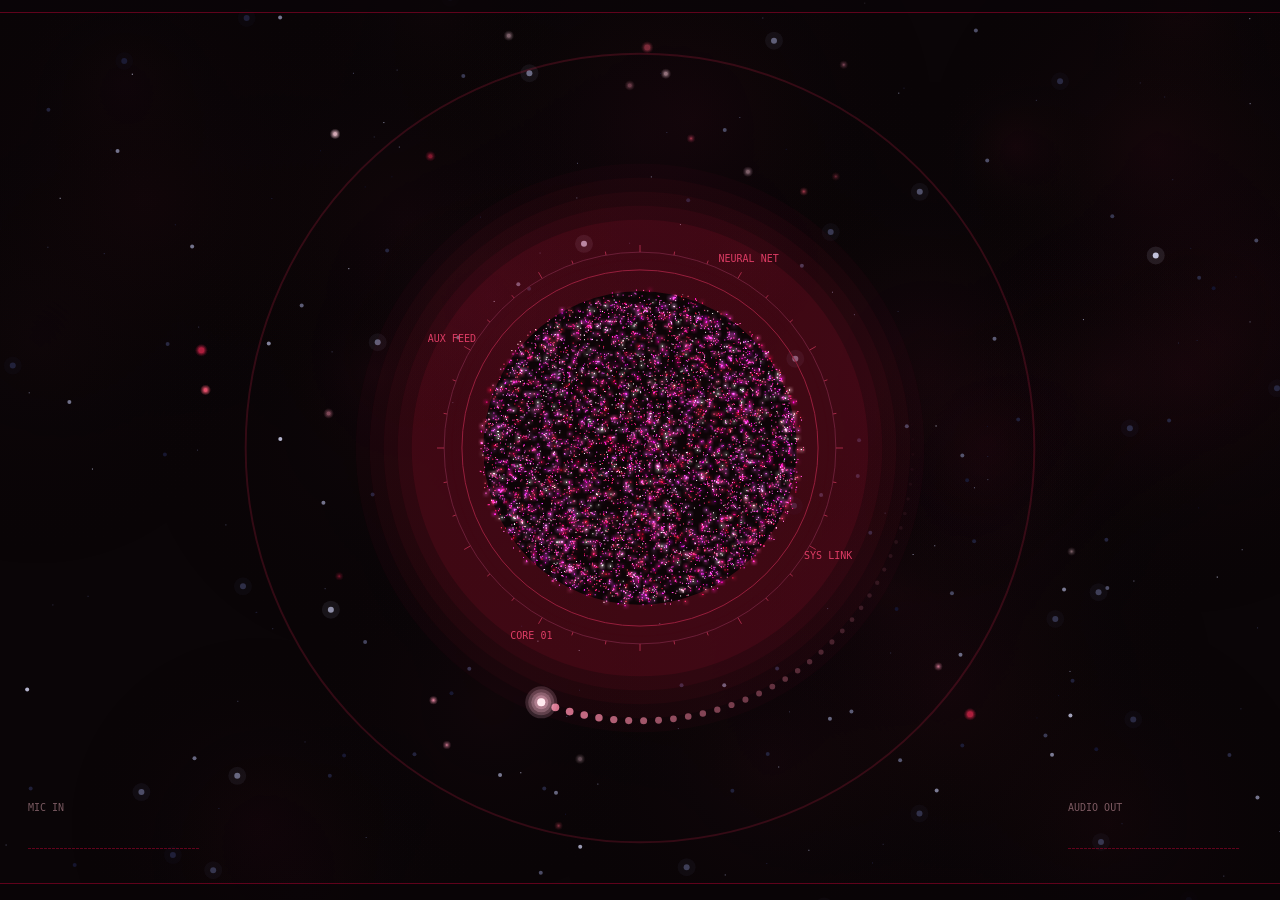
==== commit f20c1ee5: "Radial: music mode drives the starburst Built in an earlier session and left uncommitted on disk; co" ====
--- a/faces/radial/index.html
+++ b/faces/radial/index.html
@@ -44,6 +44,12 @@
   /* CONTEXT GAUGE -- sits on the right, just above the transcript.
      Its bottom is set from JS so it rides on top of the transcript
      panel however tall that grows. */
+  /* MUSIC MODE: chat, context and plan step aside for the visualizer.
+     Faded, not removed, so the layout (and the orb's centre) holds still. */
+  #transcript-panel,#usage-gauge{transition:opacity 1s ease}
+  body.music #transcript-panel,body.music #usage-gauge,
+  body.music #context-gauge{opacity:0!important;pointer-events:none!important;
+    transition:opacity 1s ease!important}
   #context-gauge{position:fixed;right:18px;z-index:6;cursor:auto;
     width:196px;padding:10px 12px 11px;border-radius:10px;
     font:11px/1.45 'SF Mono',Menlo,Consolas,monospace;
@@ -164,7 +170,30 @@
 const barMax=new Float32Array(NUM_BARS).fill(1);
 const bandMax=[1,1,1];
 let bassE=0,midE=0,highE=0;
+/* MUSIC MODE (backtalk music.py -> .voice_music -> AV.music/AV.bands):
+   the song drives the starburst instead of Janus's voice. The bus only
+   refreshes ~8x a second, so the 32 bands are eased toward each reading
+   rather than snapped, or the bars would step. She takes the starburst
+   back whenever she is talking or thinking. */
+const musicMags=new Float32Array(32);
+let musicT=0;
+function musicLive(){
+  return AV.music&&AV.state!=="speaking"&&AV.state!=="thinking";
+}
 function spectrum(){
+  if(musicLive()){
+    const b=AV.bands||[];
+    for(let k=0;k<32;k++){
+      const t=b[k]||0;
+      musicMags[k]+=(t-musicMags[k])*(t>musicMags[k]?.55:.18);
+      mags[k]=musicMags[k];
+    }
+    const band=(a,c)=>{let m=0;for(let k=a;k<c;k++)m+=mags[k];return m/(c-a)};
+    bassE=bassE*.6+band(0,6)*.4;
+    midE=midE*.7+band(6,18)*.3;
+    highE=highE*.7+band(18,32)*.3;
+    return;
+  }
   const s=AV.rawSamples;
   if(!s){mags.fill(0);return}
   for(let k=1;k<=32;k++){
@@ -596,14 +625,16 @@
   const cxp=W>>1;
   const cyp=(activityPanel.offsetHeight+(H-transcriptPanel.offsetHeight))/2;
   const innerR=Math.min(cxp,cyp)*.42;
-  const maxLen=Math.min(cxp,cyp)*.65;
-  rotation+=.002*dt60;
+  // music mode eases in: longer bars, spin that follows the kick
+  musicT+=((musicLive()?1:0)-musicT)*.05*Math.min(3,dt/16.667);
+  const maxLen=Math.min(cxp,cyp)*(.65+.17*musicT);
+  rotation+=(.002+.010*musicT*bassE)*dt60;
 
   /* state-driven fades: speaking = both off (bars + halo own the motion),
      listening/thinking = working ornaments, idle = idle ornaments */
   const st=AV.state;
   let idleT=0,workT=0;
-  if(st==="speaking"){idleT=0;workT=0}
+  if(st==="speaking"||musicLive()){idleT=0;workT=0}
   else if(st==="listening"||st==="thinking"){idleT=0;workT=1}
   else{idleT=1;workT=0}
   const ease=(cur,tg,up)=>cur+(tg-cur)*(tg>cur?up:.30)*dt60;
@@ -745,6 +776,23 @@
 
   if(AV.alert)drawAlert(cxp,cyp,innerR,dt60);
   if(AV.compacting)drawCompacting(cxp,cyp,innerR);
+  document.body.classList.toggle("music",!!AV.music);
+  if(musicT>.02)drawMusicTag();
+}
+
+/* The "MUSIC MODE" tag, bottom centre, pulsing with the kick. It sits in
+   the transcript panel's spot, which music mode fades out (body.music),
+   so it never fights the chat for the same pixels. */
+function drawMusicTag(){
+  ctx.save();
+  const k=Math.min(1,bassE*1.4);
+  ctx.globalAlpha=Math.min(1,musicT)*(.45+.55*k);
+  ctx.font=`600 ${18+k*4|0}px 'SF Mono',Menlo,Consolas,monospace`;
+  ctx.fillStyle="rgb(240,70,110)";
+  ctx.shadowColor="rgba(255,45,90,.9)";ctx.shadowBlur=8+k*22;
+  ctx.textAlign="center";ctx.textBaseline="middle";
+  ctx.fillText("M U S I C   M O D E",W/2,H-42);
+  ctx.restore();
 }
 
 /* How much of the bottom edge the transcript panel is covering. Canvas
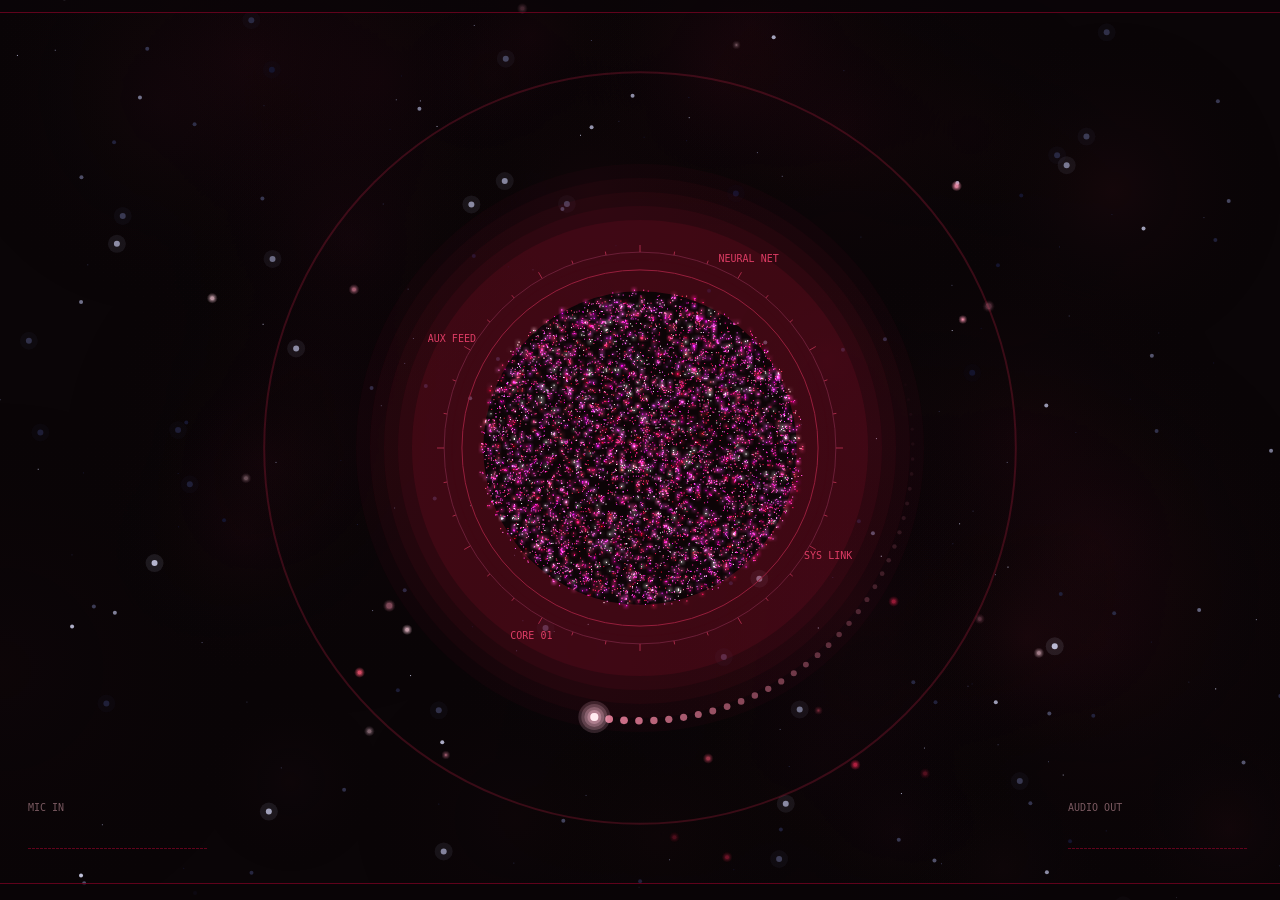
==== commit f2cae151: "Two standing lists in the top-right of the face What we are working on RIGHT NOW (often more than on" ====
--- a/faces/radial/index.html
+++ b/faces/radial/index.html
@@ -1073,6 +1073,12 @@
 function publishInset(){
   document.documentElement.style.setProperty(
     "--av-bottom-inset",chromeInset()+"px");
+  /* And the top edge, for the same reason: core.js parks the NOW / TO DO
+     lists in the top-right, and the activity strip runs the full width of
+     the top. Its height changes with its content, so this is republished
+     rather than measured once. */
+  document.documentElement.style.setProperty(
+    "--av-top-inset",(activityPanel.offsetHeight||0)+"px");
 }
 publishInset();
 setInterval(publishInset,1000);
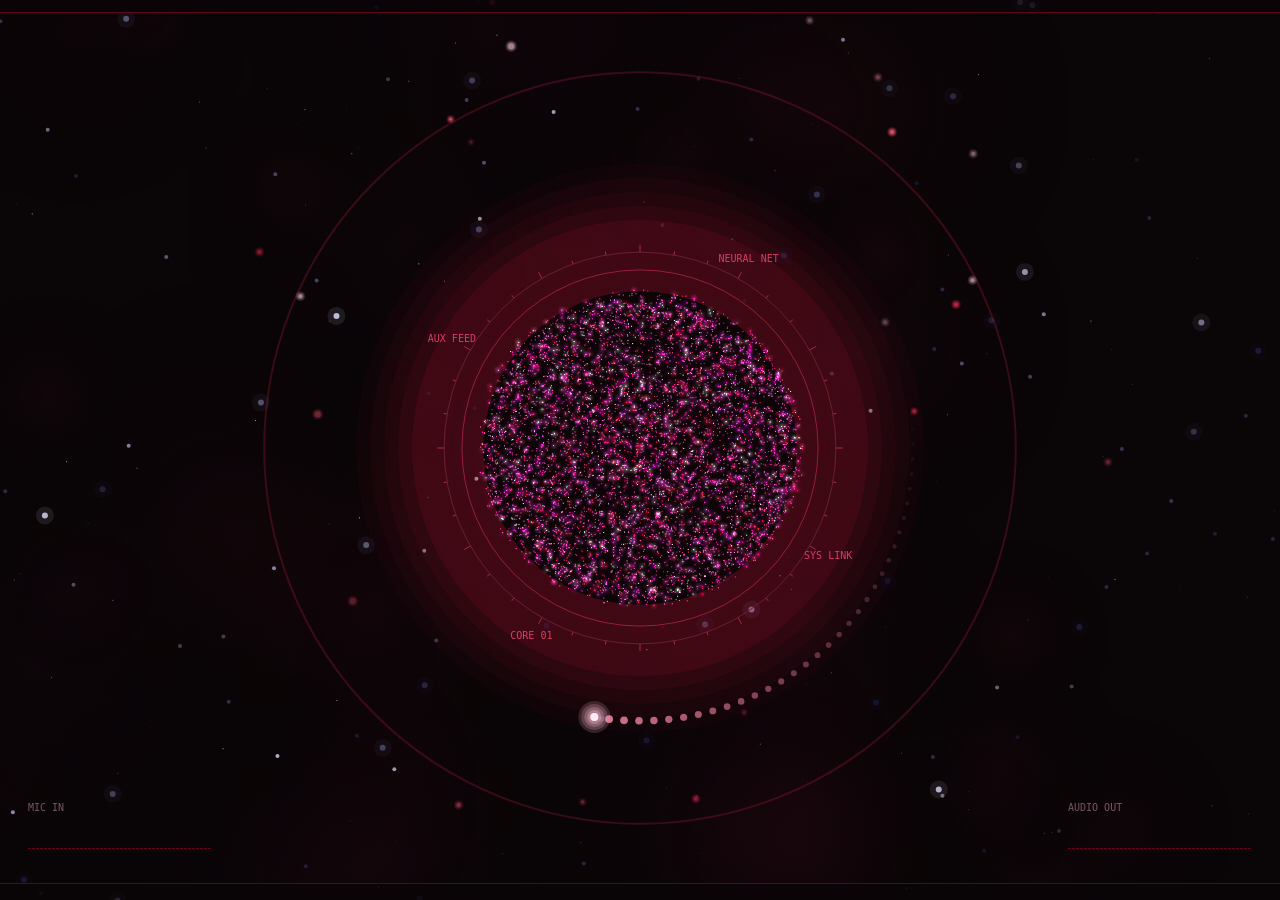
==== commit a2ce83e5: "A stack health panel, bottom-left above MIC IN Mind asked for it to look like the token and context " ====
--- a/faces/radial/index.html
+++ b/faces/radial/index.html
@@ -83,6 +83,50 @@
     flex:none;text-decoration:none}
   #context-gauge .cg-legend em{margin-left:auto;font-style:normal;
     color:rgba(255,225,233,.9)}
+  /* STACK HEALTH (our fork) -- tools/health.py -> .health -> AV state.
+     Bottom-left, riding directly above the MIC IN meter, in the SAME
+     visual language as the context gauge: Mind asked for it to look like
+     the token and context panels rather than like canvas chrome, so it is
+     a DOM panel with the same gradient, border, glow and 9px uppercase
+     head, not hand-painted bars.
+
+     It is absent, never reassuring: the server sends null once the check
+     has missed two runs, and a health panel frozen at OK would be the one
+     object here Mind would trust without checking. */
+  body.music #health-gauge{opacity:0!important;pointer-events:none!important;
+    transition:opacity 1s ease!important}
+  #health-gauge{position:fixed;left:18px;z-index:6;cursor:auto;
+    width:186px;padding:9px 12px 10px;border-radius:10px;
+    font:11px/1.45 'SF Mono',Menlo,Consolas,monospace;
+    color:rgb(255,190,205);
+    background:linear-gradient(160deg,rgba(26,4,11,.96),rgba(9,4,6,.94));
+    border:1px solid rgba(182,2,50,.55);
+    box-shadow:0 0 22px rgba(182,2,50,.22),inset 0 0 18px rgba(182,2,50,.10);
+    backdrop-filter:blur(3px);
+    opacity:0;transform:translateY(6px);
+    transition:opacity .5s ease,transform .5s ease}
+  #health-gauge.on{opacity:1;transform:translateY(0)}
+  #health-gauge .hg-head{display:flex;justify-content:space-between;
+    align-items:baseline;letter-spacing:.14em;font-size:9px;
+    color:rgba(255,150,175,.75);text-transform:uppercase}
+  #health-gauge .hg-head b{font-weight:400;letter-spacing:.06em;
+    color:rgba(255,120,155,.9)}
+  /* The sparkline: one cell per run, oldest left. Fixed height so the
+     panel never changes size as history fills -- a box that grows for a
+     day and then stops is a box that looks broken on day one. */
+  #health-gauge .hg-spark{display:flex;align-items:flex-end;gap:1px;
+    height:20px;margin-top:6px}
+  #health-gauge .hg-spark i{display:block;flex:1 1 0;min-width:1px;
+    border-radius:1px;background:rgba(182,2,50,.75)}
+  #health-gauge .hg-spark i.bad{background:rgb(255,90,120)}
+  #health-gauge .hg-spark i.gap{background:rgba(255,190,205,.12)}
+  #health-gauge .hg-word{margin-top:6px;font-size:17px;letter-spacing:.02em;
+    color:rgb(255,225,233);line-height:1.1}
+  #health-gauge .hg-word.bad{color:rgb(255,120,150)}
+  #health-gauge .hg-sub{font-size:9px;color:rgba(255,200,214,.78);
+    margin-top:1px;letter-spacing:.06em;text-transform:uppercase}
+  #health-gauge .hg-down{font-size:10px;color:rgb(255,150,175);
+    margin-top:4px;word-break:break-word}
   /* PLAN USAGE -- the 5h and 7d windows. Lives directly ABOVE the context
      gauge in the same right-hand column (it used to be painted on the
      canvas bottom-left), so the three numbers that answer "how much room
@@ -124,6 +168,7 @@
 <div id="transcript-panel" class="hud-panel"></div>
 <div id="usage-gauge"></div>
 <div id="context-gauge"></div>
+<div id="health-gauge"></div>
 <script src="../../core.js"></script>
 <script>
 "use strict";
@@ -1045,6 +1090,61 @@
   cgEl.classList.add("on");
   cgPlace();
 }
+/* ---------------- stack health ----------------
+   tools/health.py writes .health every run; server.py serves it on /state
+   as AV.health and sends NULL once it has missed two runs, so this panel
+   vanishes rather than freezing at OK.
+
+   Placement: bottom-left, sitting directly on top of the MIC IN meter,
+   which is canvas chrome at a known offset rather than a DOM element --
+   hence the constant instead of a measured height. */
+const hgEl=document.getElementById("health-gauge");
+const HG_MIC_H=74;      /* MIC IN label + bars + breathing room */
+function hgPlace(){
+  hgEl.style.bottom=(chromeInset()+HG_MIC_H)+"px";
+}
+let hgSig="";
+function hgRender(){
+  const h=AV.health;
+  if(!h){ hgEl.classList.remove("on"); hgSig=""; hgPlace(); return }
+  /* Signature so the DOM is only rebuilt when something actually changed:
+     this runs on a timer and the panel is mostly static. */
+  const sig=JSON.stringify([h.verdict,h.up,h.total,h.idle,h.down,
+                            Math.floor((h.age_s||0)/60),h.hist]);
+  if(sig!==hgSig){
+    hgSig=sig;
+    const hist=Array.isArray(h.hist)?h.hist:[];
+    /* The sparkline wants a fixed number of cells so the panel never
+       resizes: pad the left with empty ones until history fills in. */
+    const CELLS=24;
+    const tail=hist.slice(-CELLS);
+    const pad=CELLS-tail.length;
+    let spark="";
+    for(let i=0;i<pad;i++) spark+='<i class="gap" style="height:3px"></i>';
+    for(const d of tail){
+      /* Full height is clean. Each required thing missing takes a bite,
+         floored so a bad run is still visible rather than a hairline. */
+      const pct=Math.max(18,100-d*34);
+      spark+=`<i class="${d?"bad":""}" style="height:${pct}%"></i>`;
+    }
+    const bad=h.verdict!=="ok";
+    const word=bad?(h.down&&h.down.length?"DEGRADED":h.verdict.toUpperCase())
+                  :"STACK OK";
+    const mins=Math.floor((h.age_s||0)/60);
+    const when=mins<1?"checked just now":`checked ${mins} min ago`;
+    hgEl.innerHTML=
+      `<div class="hg-head"><span>Stack health</span>`
+      +`<b>${h.up}/${h.total}</b></div>`
+      +`<div class="hg-spark">${spark}</div>`
+      +`<div class="hg-word${bad?" bad":""}">${word}</div>`
+      +`<div class="hg-sub">${when}${h.idle?` - ${h.idle} idle`:""}</div>`
+      +(h.down&&h.down.length
+        ? `<div class="hg-down">${h.down.join(", ")} down</div>` : "");
+  }
+  hgEl.classList.add("on");
+  hgPlace();
+}
+
 async function pollContext(){
   try{
     const r=await fetch("/context",{cache:"no-store"});
@@ -1068,6 +1168,9 @@
 ugRender();
 setInterval(ugRender,5000);
 addEventListener("resize",ugPlace);
+hgRender();
+setInterval(hgRender,2000);
+addEventListener("resize",hgPlace);
 /* core.js parks the thinking-sound toggle at the bottom-left edge, which
    the transcript panel also covers. Publish the inset so it can lift. */
 function publishInset(){
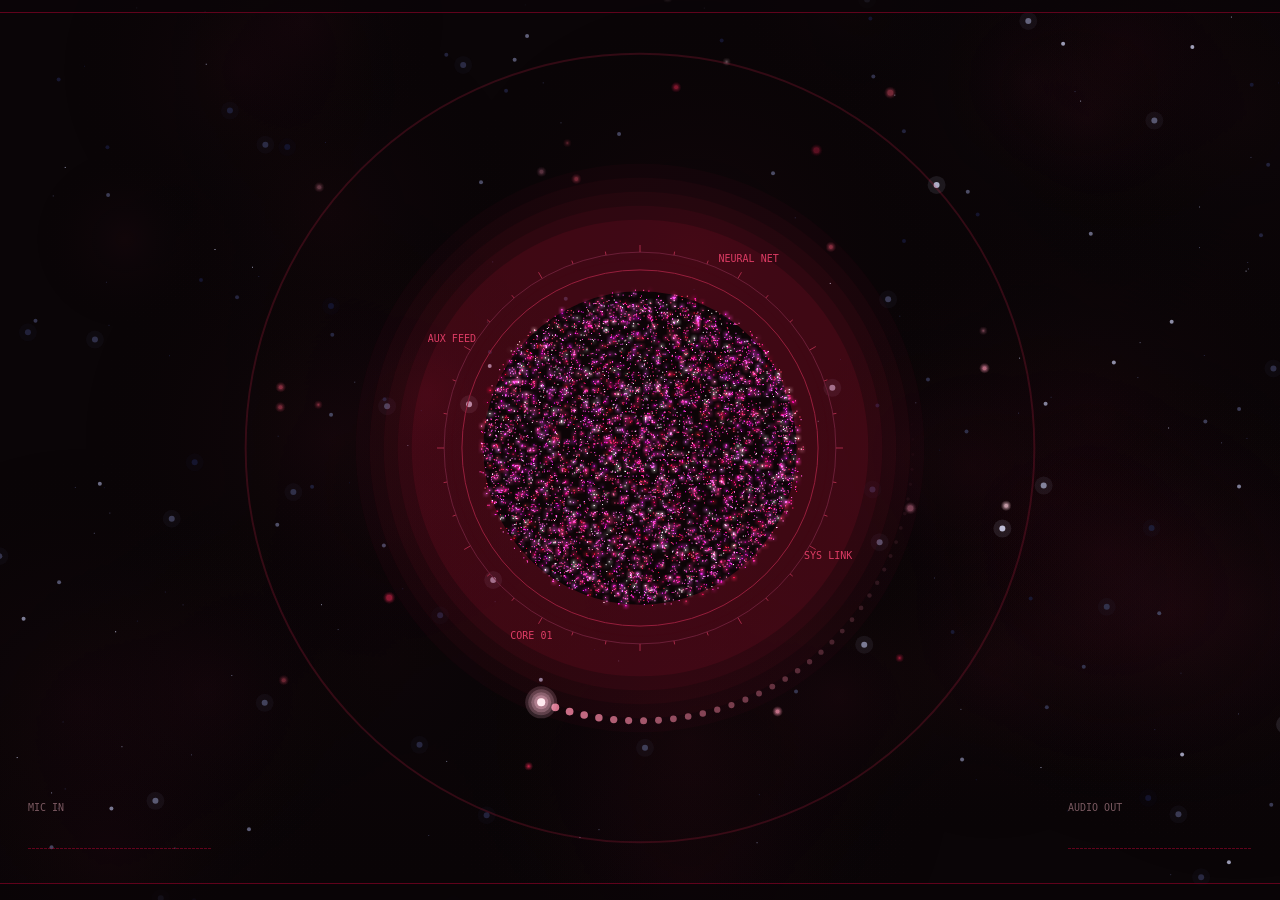
==== commit e6b398de: "The face says when it is in answer-only mode .voice_answeronly exists while the voice line only answ" ====
--- a/faces/radial/index.html
+++ b/faces/radial/index.html
@@ -819,10 +819,26 @@
 
   drawMeters(AV.state,AV.env);
 
+  if(AV.answerOnly)drawAnswerOnly(cxp,cyp);
   if(AV.alert)drawAlert(cxp,cyp,innerR,dt60);
   if(AV.compacting)drawCompacting(cxp,cyp,innerR);
   document.body.classList.toggle("music",!!AV.music);
   if(musicT>.02)drawMusicTag();
+}
+
+/* ANSWER ONLY MODE: one quiet line under the dial. The gate is
+   invisible otherwise, and a mic that ignores you looks identical to a
+   mic that is broken -- so the face says which one it is. Sits below the
+   orb ring labels (rRing*1.22), so it never collides with them. */
+function drawAnswerOnly(cxp,cyp){
+  const rRing=orb.S*.50/1.55;
+  ctx.save();
+  ctx.font="600 11px 'SF Mono',Menlo,Consolas,monospace";
+  ctx.fillStyle="rgb(220,60,100)";
+  ctx.shadowColor="rgba(255,45,90,.6)";ctx.shadowBlur=6;
+  ctx.textAlign="center";ctx.textBaseline="middle";
+  ctx.fillText("ANSWER ONLY MODE",cxp,cyp+rRing*1.42);
+  ctx.restore();
 }
 
 /* The "MUSIC MODE" tag, bottom centre, pulsing with the kick. It sits in
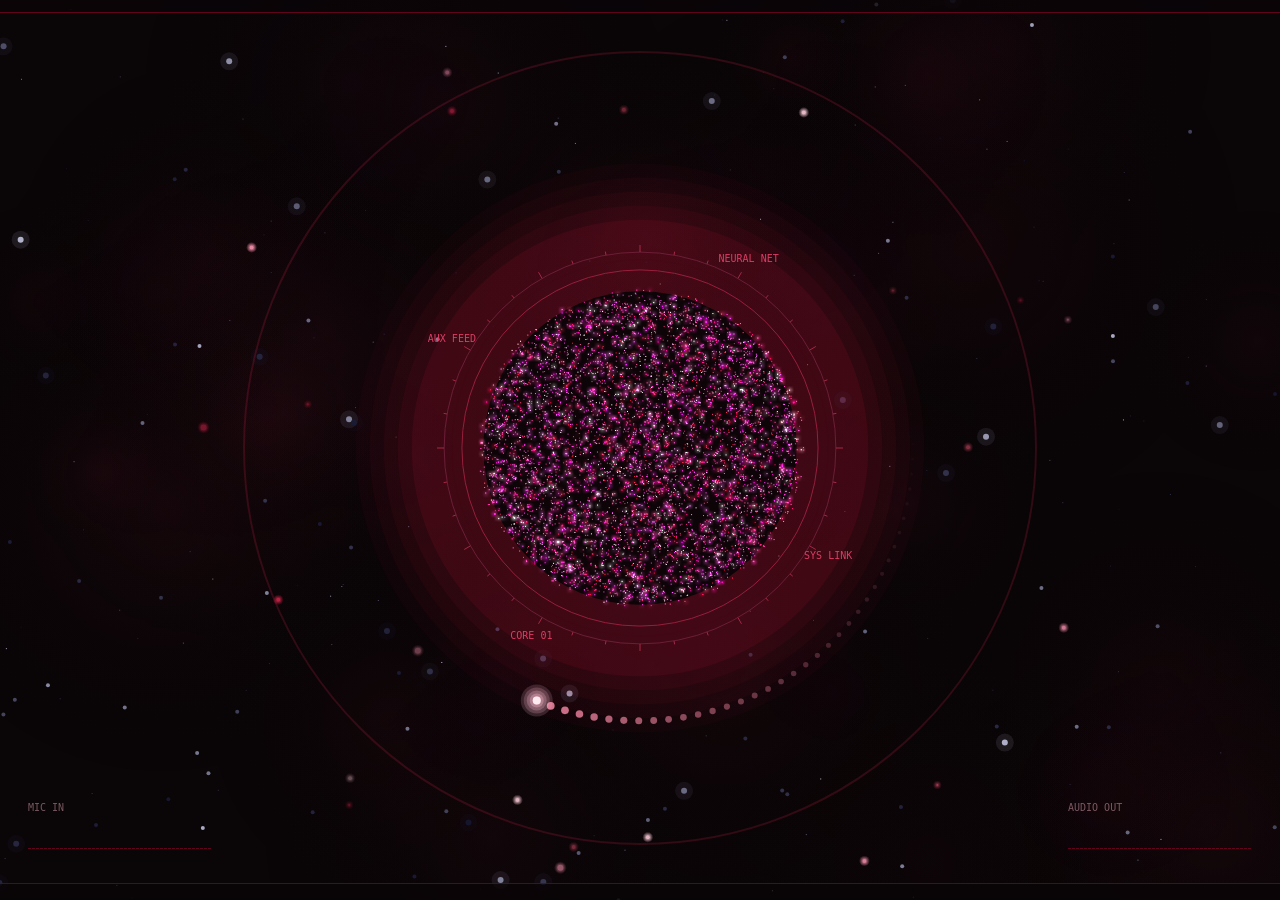
==== commit 91d6ebe8: "Stage cards you can drag, and a mouse to drag them with The stage laid cards out automatically, whic" ====
--- a/faces/radial/index.html
+++ b/faces/radial/index.html
@@ -24,7 +24,7 @@
 <title>The Radial</title>
 <style>
   *{margin:0;padding:0;box-sizing:border-box}
-  html,body{width:100%;height:100%;background:#0a0507;overflow:hidden;cursor:none}
+  html,body{width:100%;height:100%;background:#0a0507;overflow:hidden}
   canvas#stage{position:fixed;inset:0;width:100vw;height:100vh;display:block}
   .hud-panel{position:fixed;left:0;right:0;z-index:5;cursor:auto;
     font:12px/1.5 'SF Mono',Menlo,Consolas,monospace;
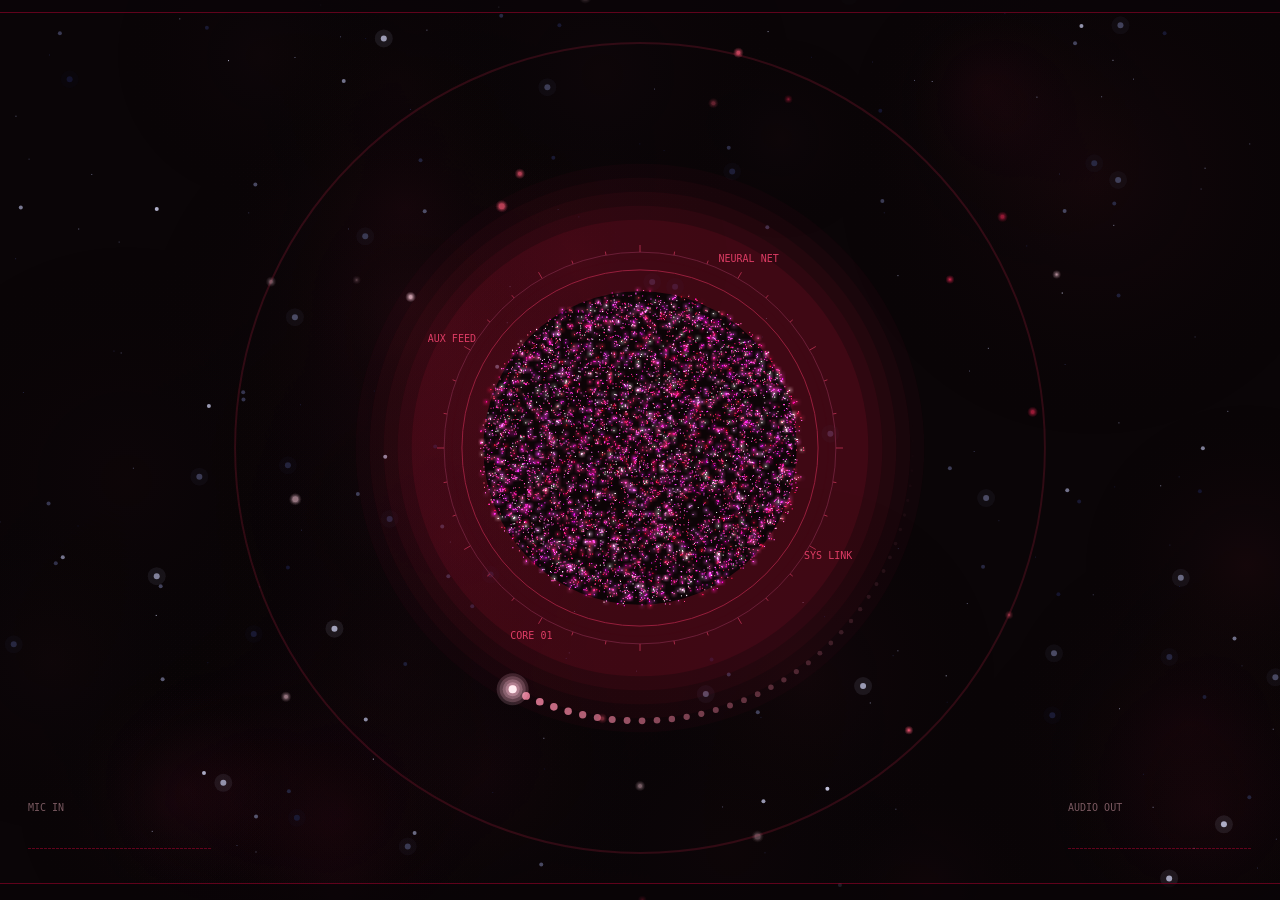
==== commit b27dddec: "Drag the rest of the face, not just the cards Cards became draggable earlier today; everything else " ====
--- a/faces/radial/index.html
+++ b/faces/radial/index.html
@@ -1031,6 +1031,10 @@
   return String(n);
 }
 function cgPlace(){
+  /* A panel the user has DRAGGED owns its own position -- re-pinning its
+     bottom edge here would set top and bottom at once and stretch the box.
+     core.js sets this flag when it parks one, and clears it on reset. */
+  if(cgEl.dataset.avParked){ugPlace();return}
   /* ride directly on top of the transcript panel, whatever its height */
   cgEl.style.bottom=(transcriptPanel.offsetHeight+20)+"px";
   ugPlace();
@@ -1043,6 +1047,7 @@
    voice line publishes no usage. */
 const ugEl=document.getElementById("usage-gauge");
 function ugPlace(){
+  if(ugEl.dataset.avParked)return;
   /* sit on the gauge when it is up, on the transcript when it is not */
   const base=transcriptPanel.offsetHeight+20;
   ugEl.style.bottom=(cgEl.classList.contains("on")
@@ -1117,6 +1122,7 @@
 const hgEl=document.getElementById("health-gauge");
 const HG_MIC_H=74;      /* MIC IN label + bars + breathing room */
 function hgPlace(){
+  if(hgEl.dataset.avParked)return;
   hgEl.style.bottom=(chromeInset()+HG_MIC_H)+"px";
 }
 let hgSig="";
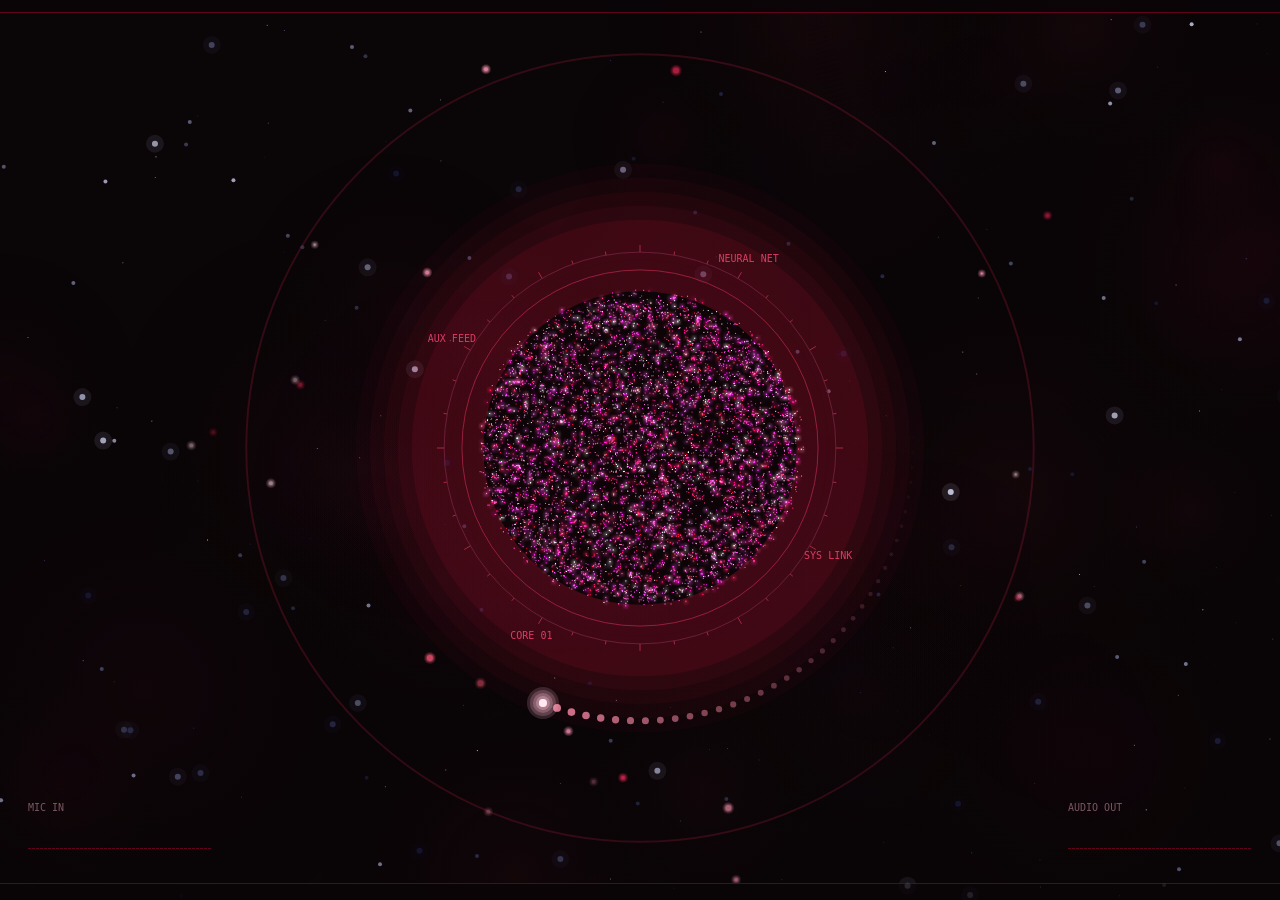
==== commit a1f7a50c: "The Portrait gets eyes, and every face gets a real mic level - faces/dotphoto: a blink and a wanderi" ====
--- a/faces/radial/index.html
+++ b/faces/radial/index.html
@@ -193,7 +193,12 @@
 
 const Q=new URLSearchParams(location.search);
 const SHOT=Q.get("shot");
-AV.init({mic:true});
+// NO BROWSER MIC. Taking the audio device here starves the voice line and
+// it goes deaf -- a background animation for the whole conversation, never
+// worth it (twice on 2026-10-15, the second time from a stray tab). The mic
+// level arrives on the bus instead, measured by the process that owns the
+// device, so AV.micLevel is real without this face asking for anything.
+AV.init({});
 AV.ready(a=>{document.title=a.name+" Radial";});
 
 const NUM_BARS=80;
@@ -875,7 +880,8 @@
 
 /* MIC IN / AUDIO OUT bar meters, ported from the Neural face so the
    radial face also shows Mind's own voice while he talks -- AV.micLevel
-   is live browser mic capture (AV.init mic:true), AV.env is Janus's
+   comes from the voice line's own ears over the bus (2026-10-15 --
+   it was browser capture, which stole the device), AV.env is Janus's
    output envelope. Re-themed crimson; Neural's amber/cyan would fight
    the palette. */
 let micHist=[],outHist=[];
